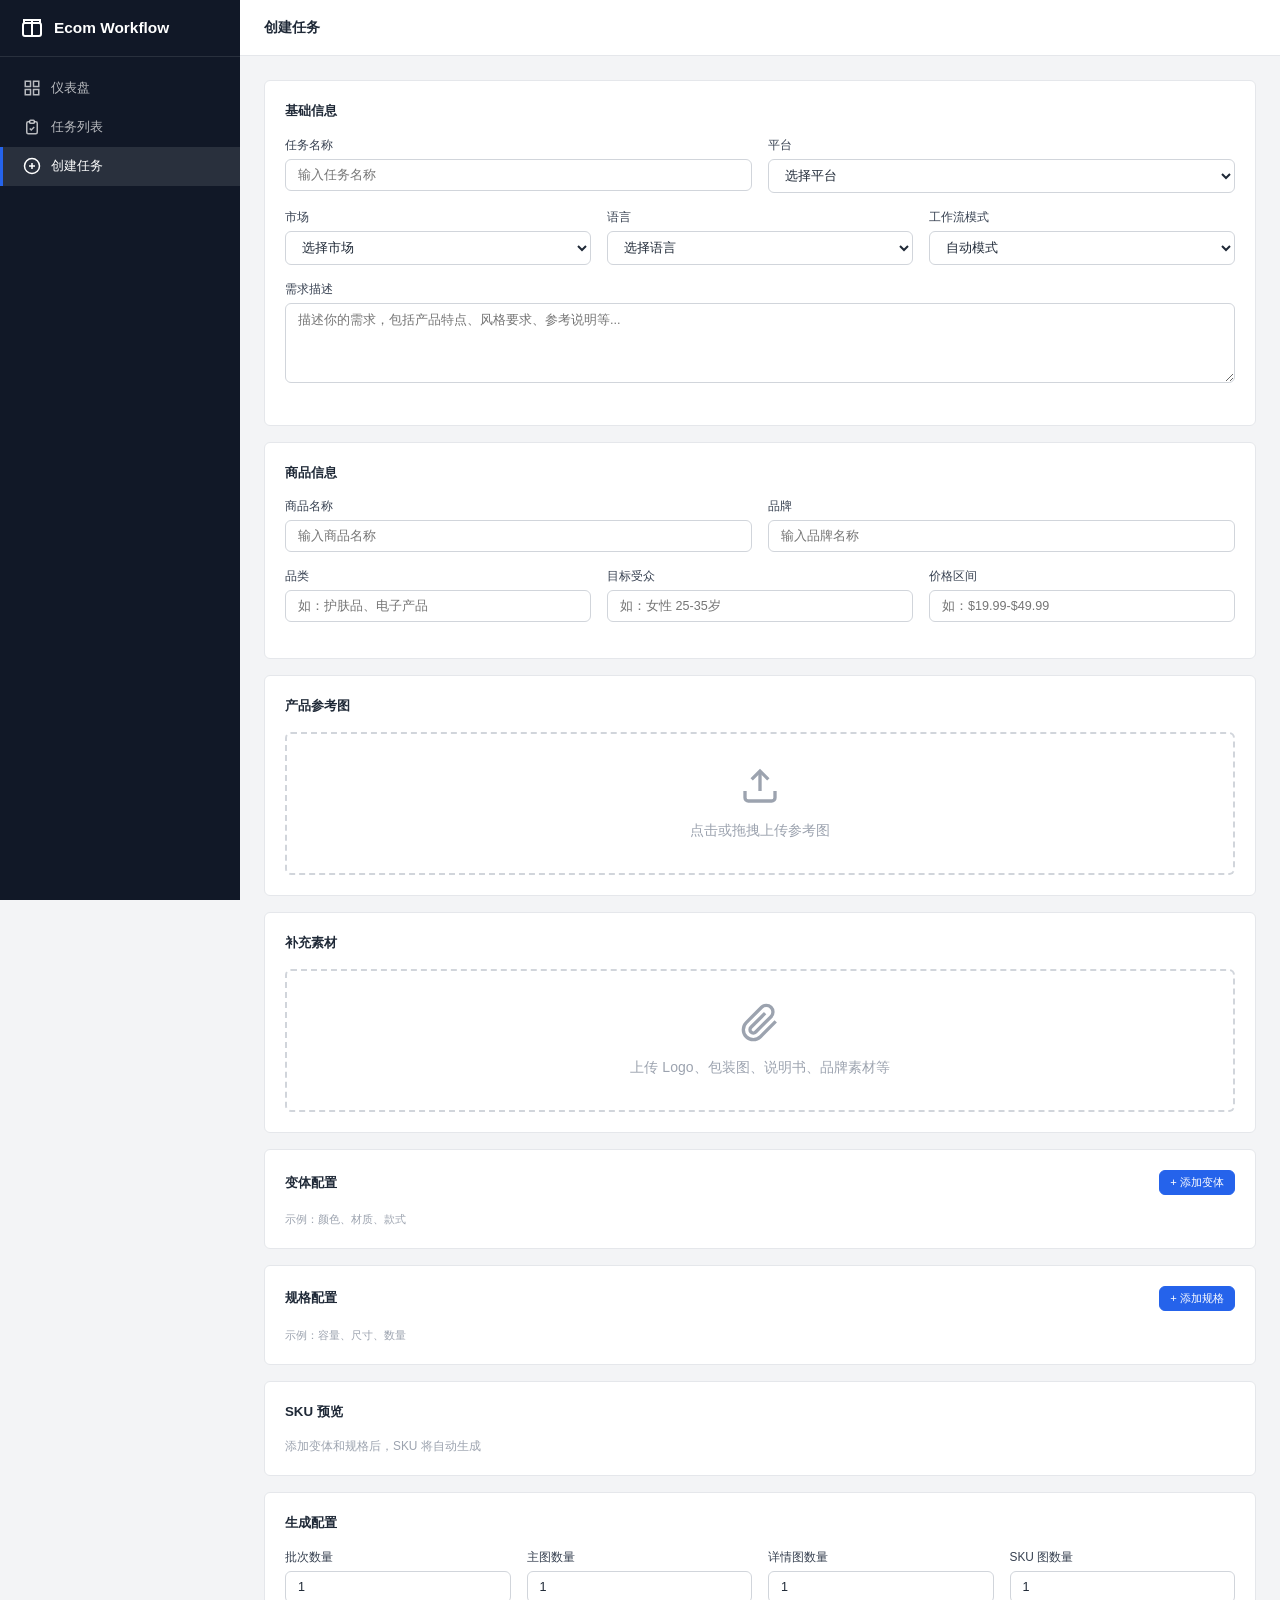
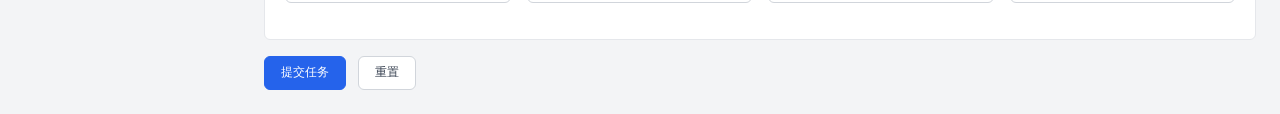
==== create.html @ 06a9fe72 "refactor: move frontend files to repo root for Pages compatibility" ====
<!DOCTYPE html>
<html lang="zh-CN">
<head>
  <meta charset="UTF-8">
  <meta name="viewport" content="width=device-width, initial-scale=1.0">
  <title>Ecom Workflow - 创建任务</title>
  <link rel="stylesheet" href="assets/css/style.css">
</head>
<body>
  <div class="app-layout">
    <aside class="sidebar">
      <div class="sidebar-brand">
        <svg viewBox="0 0 24 24" fill="none" stroke="currentColor" stroke-width="2">
          <path d="M4 7V4h16v3"/>
          <path d="M9 20h6"/>
          <path d="M12 4v16"/>
          <rect x="3" y="7" width="18" height="13" rx="2"/>
        </svg>
        <span>Ecom Workflow</span>
      </div>
      <nav class="sidebar-nav">
        <a href="index.html">
          <svg viewBox="0 0 24 24" fill="none" stroke="currentColor" stroke-width="2">
            <rect x="3" y="3" width="7" height="7"/>
            <rect x="14" y="3" width="7" height="7"/>
            <rect x="14" y="14" width="7" height="7"/>
            <rect x="3" y="14" width="7" height="7"/>
          </svg>
          <span>仪表盘</span>
        </a>
        <a href="jobs.html">
          <svg viewBox="0 0 24 24" fill="none" stroke="currentColor" stroke-width="2">
            <path d="M9 5H7a2 2 0 00-2 2v12a2 2 0 002 2h10a2 2 0 002-2V7a2 2 0 00-2-2h-2"/>
            <rect x="9" y="3" width="6" height="4" rx="1"/>
            <path d="M9 14l2 2 4-4"/>
          </svg>
          <span>任务列表</span>
        </a>
        <a href="create.html" class="active">
          <svg viewBox="0 0 24 24" fill="none" stroke="currentColor" stroke-width="2">
            <circle cx="12" cy="12" r="10"/>
            <path d="M12 8v8M8 12h8"/>
          </svg>
          <span>创建任务</span>
        </a>
      </nav>
    </aside>

    <div class="main-area">
      <header class="topbar">
        <h1 class="topbar-title">创建任务</h1>
      </header>
      <main class="page-content">

        <form id="create-form">

          <!-- 基础信息 -->
          <div class="card">
            <div class="card-header"><span class="card-title">基础信息</span></div>
            <div class="form-row">
              <div class="form-group">
                <label class="form-label" for="taskName">任务名称</label>
                <input class="form-input" id="taskName" name="taskName" required placeholder="输入任务名称">
              </div>
              <div class="form-group">
                <label class="form-label" for="platform">平台</label>
                <select class="form-select" id="platform" name="platform">
                  <option value="">选择平台</option>
                  <option value="amazon">Amazon</option>
                  <option value="shopify">Shopify</option>
                  <option value="etsy">Etsy</option>
                  <option value="walmart">Walmart</option>
                  <option value="alibaba">Alibaba</option>
                  <option value="other">其他</option>
                </select>
              </div>
            </div>
            <div class="form-row-3">
              <div class="form-group">
                <label class="form-label" for="market">市场</label>
                <select class="form-select" id="market" name="market">
                  <option value="">选择市场</option>
                  <option value="US">美国</option>
                  <option value="UK">英国</option>
                  <option value="DE">德国</option>
                  <option value="FR">法国</option>
                  <option value="JP">日本</option>
                  <option value="AU">澳洲</option>
                  <option value="CA">加拿大</option>
                  <option value="other">其他</option>
                </select>
              </div>
              <div class="form-group">
                <label class="form-label" for="language">语言</label>
                <select class="form-select" id="language" name="language">
                  <option value="">选择语言</option>
                  <option value="en">English</option>
                  <option value="zh">中文</option>
                  <option value="de">Deutsch</option>
                  <option value="fr">Français</option>
                  <option value="ja">日本語</option>
                </select>
              </div>
              <div class="form-group">
                <label class="form-label" for="workflowMode">工作流模式</label>
                <select class="form-select" id="workflowMode" name="workflowMode">
                  <option value="auto">自动模式</option>
                  <option value="manual">手动模式</option>
                </select>
              </div>
            </div>
            <div class="form-group">
              <label class="form-label" for="requirement">需求描述</label>
              <textarea class="form-textarea" id="requirement" name="requirement" placeholder="描述你的需求，包括产品特点、风格要求、参考说明等..." rows="3"></textarea>
            </div>
          </div>

          <!-- 商品信息 -->
          <div class="card">
            <div class="card-header"><span class="card-title">商品信息</span></div>
            <div class="form-row">
              <div class="form-group">
                <label class="form-label" for="productName">商品名称</label>
                <input class="form-input" id="productName" name="productName" placeholder="输入商品名称">
              </div>
              <div class="form-group">
                <label class="form-label" for="brand">品牌</label>
                <input class="form-input" id="brand" name="brand" placeholder="输入品牌名称">
              </div>
            </div>
            <div class="form-row-3">
              <div class="form-group">
                <label class="form-label" for="category">品类</label>
                <input class="form-input" id="category" name="category" placeholder="如：护肤品、电子产品">
              </div>
              <div class="form-group">
                <label class="form-label" for="targetAudience">目标受众</label>
                <input class="form-input" id="targetAudience" name="targetAudience" placeholder="如：女性 25-35岁">
              </div>
              <div class="form-group">
                <label class="form-label" for="priceRange">价格区间</label>
                <input class="form-input" id="priceRange" name="priceRange" placeholder="如：$19.99-$49.99">
              </div>
            </div>
          </div>

          <!-- 产品参考图 -->
          <div class="card">
            <div class="card-header"><span class="card-title">产品参考图</span></div>
            <div class="upload-zone" id="reference-upload">
              <svg viewBox="0 0 24 24" fill="none" stroke="currentColor" stroke-width="2">
                <path d="M21 15v4a2 2 0 01-2 2H5a2 2 0 01-2-2v-4"/>
                <polyline points="17 8 12 3 7 8"/>
                <line x1="12" y1="3" x2="12" y2="15"/>
              </svg>
              <div>点击或拖拽上传参考图</div>
              <input type="file" accept="image/*" multiple style="display:none;">
            </div>
            <div class="upload-preview" id="reference-preview" style="display:none;"></div>
          </div>

          <!-- 补充素材 -->
          <div class="card">
            <div class="card-header"><span class="card-title">补充素材</span></div>
            <div class="upload-zone" id="attachment-upload">
              <svg viewBox="0 0 24 24" fill="none" stroke="currentColor" stroke-width="2">
                <path d="M21.44 11.05l-9.19 9.19a6 6 0 01-8.49-8.49l9.19-9.19a4 4 0 015.66 5.66l-9.2 9.19a2 2 0 01-2.83-2.83l8.49-8.48"/>
              </svg>
              <div>上传 Logo、包装图、说明书、品牌素材等</div>
              <input type="file" accept="image/*" multiple style="display:none;">
            </div>
            <div class="upload-preview" id="attachment-preview" style="display:none;"></div>
          </div>

          <!-- 变体配置 -->
          <div class="card">
            <div class="card-header">
              <span class="card-title">变体配置</span>
              <button type="button" class="btn btn-primary btn-sm" onclick="addVariant()">+ 添加变体</button>
            </div>
            <div id="variant-list"></div>
            <div style="font-size:0.8rem;color:var(--gray-400);margin-top:8px;">示例：颜色、材质、款式</div>
          </div>

          <!-- 规格配置 -->
          <div class="card">
            <div class="card-header">
              <span class="card-title">规格配置</span>
              <button type="button" class="btn btn-primary btn-sm" onclick="addSpec()">+ 添加规格</button>
            </div>
            <div id="spec-list"></div>
            <div style="font-size:0.8rem;color:var(--gray-400);margin-top:8px;">示例：容量、尺寸、数量</div>
          </div>

          <!-- SKU 预览 -->
          <div class="card">
            <div class="card-header">
              <span class="card-title">SKU 预览</span>
              <span id="sku-count" style="font-size:0.85rem;color:var(--gray-500);"></span>
            </div>
            <div id="sku-result">
              <div style="color:var(--gray-400);font-size:0.85rem;">添加变体和规格后，SKU 将自动生成</div>
            </div>
          </div>

          <!-- 生成配置 -->
          <div class="card">
            <div class="card-header"><span class="card-title">生成配置</span></div>
            <div class="form-row-4">
              <div class="form-group">
                <label class="form-label" for="batchCount">批次数量</label>
                <input class="form-input" id="batchCount" name="batchCount" type="number" min="1" value="1">
              </div>
              <div class="form-group">
                <label class="form-label" for="mainImageCount">主图数量</label>
                <input class="form-input" id="mainImageCount" name="mainImageCount" type="number" min="1" value="1">
              </div>
              <div class="form-group">
                <label class="form-label" for="detailImageCount">详情图数量</label>
                <input class="form-input" id="detailImageCount" name="detailImageCount" type="number" min="1" value="1">
              </div>
              <div class="form-group">
                <label class="form-label" for="skuImageCount">SKU 图数量</label>
                <input class="form-input" id="skuImageCount" name="skuImageCount" type="number" min="1" value="1">
              </div>
            </div>
          </div>

          <!-- Submit -->
          <div style="display:flex;gap:12px;margin-top:8px;">
            <button type="submit" class="btn btn-primary" id="submit-btn">提交任务</button>
            <button type="reset" class="btn btn-secondary">重置</button>
          </div>

        </form>
      </main>
    </div>
  </div>

  <div id="toast-container" class="toast-container"></div>

  <script src="assets/js/api.js"></script>
  <script src="assets/js/create.js"></script>
</body>
</html>
---- assets/css/style.css ----
/* Ecom Workflow System V1 - Main Stylesheet */

/* ─── Reset & Base ─────────────────────────────────────────────────────────── */
*, *::before, *::after {
  box-sizing: border-box;
  margin: 0;
  padding: 0;
}

:root {
  --primary: #2563eb;
  --primary-hover: #1d4ed8;
  --primary-light: #eff6ff;
  --gray-50: #f9fafb;
  --gray-100: #f3f4f6;
  --gray-200: #e5e7eb;
  --gray-300: #d1d5db;
  --gray-400: #9ca3af;
  --gray-500: #6b7280;
  --gray-600: #4b5563;
  --gray-700: #374151;
  --gray-800: #1f2937;
  --gray-900: #111827;
  --green-100: #d1fae5;
  --green-600: #059669;
  --green-700: #047857;
  --red-100: #fee2e2;
  --red-600: #dc2626;
  --red-700: #b91c1c;
  --yellow-100: #fef3c7;
  --yellow-600: #d97706;
  --blue-100: #dbeafe;
  --blue-600: #2563eb;
  --purple-100: #ede9fe;
  --purple-600: #7c3aed;
  --sidebar-width: 240px;
  --header-height: 56px;
  --radius: 6px;
  --shadow: 0 1px 3px rgba(0,0,0,0.1), 0 1px 2px rgba(0,0,0,0.06);
  --shadow-md: 0 4px 6px rgba(0,0,0,0.07), 0 2px 4px rgba(0,0,0,0.06);
  --font: -apple-system, BlinkMacSystemFont, 'Segoe UI', Roboto, sans-serif;
}

html { font-size: 14px; }
body {
  font-family: var(--font);
  background: var(--gray-100);
  color: var(--gray-800);
  line-height: 1.5;
  min-height: 100vh;
}

a { color: var(--primary); text-decoration: none; }
a:hover { text-decoration: underline; }

/* ─── Layout ──────────────────────────────────────────────────────────────── */
.app-layout {
  display: flex;
  min-height: 100vh;
}

.sidebar {
  width: var(--sidebar-width);
  background: var(--gray-900);
  color: #fff;
  position: fixed;
  top: 0;
  left: 0;
  height: 100vh;
  overflow-y: auto;
  z-index: 100;
}

.sidebar-brand {
  padding: 16px 20px;
  font-size: 1.1rem;
  font-weight: 700;
  border-bottom: 1px solid rgba(255,255,255,0.1);
  display: flex;
  align-items: center;
  gap: 10px;
}

.sidebar-brand svg {
  width: 24px;
  height: 24px;
}

.sidebar-nav {
  padding: 12px 0;
}

.sidebar-nav a {
  display: flex;
  align-items: center;
  gap: 10px;
  padding: 10px 20px;
  color: rgba(255,255,255,0.7);
  font-size: 0.9rem;
  text-decoration: none;
  transition: all 0.15s;
  border-left: 3px solid transparent;
}

.sidebar-nav a:hover {
  background: rgba(255,255,255,0.08);
  color: #fff;
  text-decoration: none;
}

.sidebar-nav a.active {
  background: rgba(255,255,255,0.1);
  color: #fff;
  border-left-color: var(--primary);
}

.sidebar-nav a svg {
  width: 18px;
  height: 18px;
  flex-shrink: 0;
}

.main-area {
  margin-left: var(--sidebar-width);
  flex: 1;
  min-height: 100vh;
}

.topbar {
  height: var(--header-height);
  background: #fff;
  border-bottom: 1px solid var(--gray-200);
  display: flex;
  align-items: center;
  padding: 0 24px;
  position: sticky;
  top: 0;
  z-index: 50;
}

.topbar-title {
  font-size: 1rem;
  font-weight: 600;
  color: var(--gray-800);
}

.page-content {
  padding: 24px;
  max-width: 1280px;
}

/* ─── Cards ────────────────────────────────────────────────────────────────── */
.card {
  background: #fff;
  border: 1px solid var(--gray-200);
  border-radius: var(--radius);
  padding: 20px;
  margin-bottom: 16px;
}

.card-header {
  display: flex;
  align-items: center;
  justify-content: space-between;
  margin-bottom: 16px;
}

.card-title {
  font-size: 0.95rem;
  font-weight: 600;
  color: var(--gray-800);
}

/* ─── Stats Grid ──────────────────────────────────────────────────────────── */
.stats-grid {
  display: grid;
  grid-template-columns: repeat(auto-fit, minmax(180px, 1fr));
  gap: 16px;
  margin-bottom: 24px;
}

.stat-card {
  background: #fff;
  border: 1px solid var(--gray-200);
  border-radius: var(--radius);
  padding: 20px;
  display: flex;
  flex-direction: column;
  gap: 4px;
}

.stat-label {
  font-size: 0.8rem;
  color: var(--gray-500);
  text-transform: uppercase;
  letter-spacing: 0.04em;
}

.stat-value {
  font-size: 1.8rem;
  font-weight: 700;
  color: var(--gray-900);
}

/* ─── Tables ───────────────────────────────────────────────────────────────── */
.data-table {
  width: 100%;
  border-collapse: collapse;
}

.data-table th {
  text-align: left;
  padding: 10px 12px;
  font-size: 0.8rem;
  font-weight: 600;
  color: var(--gray-500);
  text-transform: uppercase;
  letter-spacing: 0.04em;
  border-bottom: 2px solid var(--gray-200);
}

.data-table td {
  padding: 12px;
  border-bottom: 1px solid var(--gray-100);
  font-size: 0.9rem;
}

.data-table tr:hover td {
  background: var(--gray-50);
}

.data-table tbody tr {
  cursor: pointer;
}

/* ─── Status Badges ────────────────────────────────────────────────────────── */
.badge {
  display: inline-flex;
  align-items: center;
  padding: 2px 10px;
  border-radius: 999px;
  font-size: 0.8rem;
  font-weight: 500;
}

.badge-pending {
  background: var(--yellow-100);
  color: var(--yellow-600);
}

.badge-running {
  background: var(--blue-100);
  color: var(--blue-600);
}

.badge-completed {
  background: var(--green-100);
  color: var(--green-700);
}

.badge-failed {
  background: var(--red-100);
  color: var(--red-700);
}

.badge-cancelled {
  background: var(--gray-200);
  color: var(--gray-500);
}

.badge-planning,
.badge-main_image,
.badge-detail_image,
.badge-sku_image,
.badge-exporting,
.badge-uploading {
  background: var(--blue-100);
  color: var(--blue-600);
}

/* ─── Forms ────────────────────────────────────────────────────────────────── */
.form-group {
  margin-bottom: 16px;
}

.form-label {
  display: block;
  font-size: 0.85rem;
  font-weight: 500;
  color: var(--gray-700);
  margin-bottom: 4px;
}

.form-input,
.form-select,
.form-textarea {
  width: 100%;
  padding: 8px 12px;
  border: 1px solid var(--gray-300);
  border-radius: var(--radius);
  font-size: 0.9rem;
  font-family: var(--font);
  color: var(--gray-800);
  background: #fff;
  transition: border-color 0.15s;
}

.form-input:focus,
.form-select:focus,
.form-textarea:focus {
  outline: none;
  border-color: var(--primary);
  box-shadow: 0 0 0 3px rgba(37, 99, 235, 0.1);
}

.form-textarea {
  min-height: 80px;
  resize: vertical;
}

.form-row {
  display: grid;
  grid-template-columns: 1fr 1fr;
  gap: 16px;
}

.form-row-3 {
  display: grid;
  grid-template-columns: 1fr 1fr 1fr;
  gap: 16px;
}

.form-row-4 {
  display: grid;
  grid-template-columns: 1fr 1fr 1fr 1fr;
  gap: 16px;
}

/* ─── Buttons ──────────────────────────────────────────────────────────────── */
.btn {
  display: inline-flex;
  align-items: center;
  gap: 6px;
  padding: 8px 16px;
  border: 1px solid transparent;
  border-radius: var(--radius);
  font-size: 0.85rem;
  font-weight: 500;
  font-family: var(--font);
  cursor: pointer;
  transition: all 0.15s;
}

.btn-primary {
  background: var(--primary);
  color: #fff;
  border-color: var(--primary);
}

.btn-primary:hover {
  background: var(--primary-hover);
}

.btn-secondary {
  background: #fff;
  color: var(--gray-700);
  border-color: var(--gray-300);
}

.btn-secondary:hover {
  background: var(--gray-50);
}

.btn-danger {
  background: var(--red-600);
  color: #fff;
}

.btn-danger:hover {
  background: var(--red-700);
}

.btn-sm {
  padding: 4px 10px;
  font-size: 0.8rem;
}

.btn:disabled {
  opacity: 0.5;
  cursor: not-allowed;
}

/* ─── Toolbar ──────────────────────────────────────────────────────────────── */
.toolbar {
  display: flex;
  align-items: center;
  gap: 12px;
  margin-bottom: 16px;
  flex-wrap: wrap;
}

.toolbar .form-input,
.toolbar .form-select {
  width: auto;
  min-width: 200px;
}

.ml-auto {
  margin-left: auto;
}

/* ─── Upload Zone ──────────────────────────────────────────────────────────── */
.upload-zone {
  border: 2px dashed var(--gray-300);
  border-radius: var(--radius);
  padding: 32px;
  text-align: center;
  color: var(--gray-400);
  cursor: pointer;
  transition: all 0.15s;
}

.upload-zone:hover,
.upload-zone.dragover {
  border-color: var(--primary);
  background: var(--primary-light);
  color: var(--primary);
}

.upload-zone svg {
  width: 40px;
  height: 40px;
  margin-bottom: 8px;
}

.upload-preview {
  display: grid;
  grid-template-columns: repeat(auto-fill, minmax(120px, 1fr));
  gap: 12px;
  margin-top: 12px;
}

.upload-item {
  position: relative;
  border: 1px solid var(--gray-200);
  border-radius: var(--radius);
  overflow: hidden;
}

.upload-item img {
  width: 100%;
  height: 120px;
  object-fit: cover;
  display: block;
}

.upload-item .remove-btn {
  position: absolute;
  top: 4px;
  right: 4px;
  background: rgba(0,0,0,0.6);
  color: #fff;
  border: none;
  border-radius: 50%;
  width: 24px;
  height: 24px;
  cursor: pointer;
  display: flex;
  align-items: center;
  justify-content: center;
  font-size: 14px;
}

.upload-item .remove-btn:hover {
  background: rgba(220, 38, 38, 0.8);
}

/* ─── Variant/Spec Config ──────────────────────────────────────────────────── */
.config-row {
  display: flex;
  gap: 8px;
  align-items: center;
  margin-bottom: 8px;
}

.config-row .form-input {
  flex: 1;
}

.config-row .btn {
  flex-shrink: 0;
}

.sku-result {
  display: flex;
  flex-wrap: wrap;
  gap: 8px;
  margin-top: 8px;
}

.sku-tag {
  display: inline-flex;
  align-items: center;
  gap: 4px;
  padding: 4px 10px;
  background: var(--primary-light);
  color: var(--primary);
  border-radius: 999px;
  font-size: 0.8rem;
}

/* ─── Detail Page ──────────────────────────────────────────────────────────── */
.detail-section {
  margin-bottom: 24px;
}

.detail-section-title {
  font-size: 0.95rem;
  font-weight: 600;
  color: var(--gray-800);
  margin-bottom: 12px;
  padding-bottom: 8px;
  border-bottom: 1px solid var(--gray-200);
}

.detail-grid {
  display: grid;
  grid-template-columns: 1fr 1fr;
  gap: 8px 24px;
}

.detail-field {
  display: flex;
  flex-direction: column;
  gap: 2px;
}

.detail-field-label {
  font-size: 0.8rem;
  color: var(--gray-500);
  text-transform: uppercase;
  letter-spacing: 0.04em;
}

.detail-field-value {
  font-size: 0.9rem;
  color: var(--gray-800);
  word-break: break-all;
}

.image-grid {
  display: grid;
  grid-template-columns: repeat(auto-fill, minmax(160px, 1fr));
  gap: 12px;
}

.image-grid-item {
  border: 1px solid var(--gray-200);
  border-radius: var(--radius);
  overflow: hidden;
}

.image-grid-item img {
  width: 100%;
  height: 160px;
  object-fit: cover;
  display: block;
}

.image-grid-item .image-label {
  padding: 6px 8px;
  font-size: 0.75rem;
  color: var(--gray-500);
  text-align: center;
  background: var(--gray-50);
}

/* ─── Loading ──────────────────────────────────────────────────────────────── */
.loading {
  display: flex;
  align-items: center;
  justify-content: center;
  padding: 40px;
  color: var(--gray-400);
}

.spinner {
  width: 20px;
  height: 20px;
  border: 2px solid var(--gray-200);
  border-top-color: var(--primary);
  border-radius: 50%;
  animation: spin 0.6s linear infinite;
}

@keyframes spin {
  to { transform: rotate(360deg); }
}

/* ─── Pagination ───────────────────────────────────────────────────────────── */
.pagination {
  display: flex;
  align-items: center;
  gap: 8px;
  justify-content: center;
  padding: 16px 0;
}

.pagination .btn {
  min-width: 36px;
  justify-content: center;
}

.pagination-info {
  font-size: 0.8rem;
  color: var(--gray-500);
  padding: 0 8px;
}

/* ─── Modal ────────────────────────────────────────────────────────────────── */
.modal-overlay {
  display: none;
  position: fixed;
  top: 0;
  left: 0;
  width: 100%;
  height: 100%;
  background: rgba(0,0,0,0.4);
  z-index: 200;
  align-items: center;
  justify-content: center;
}

.modal-overlay.active {
  display: flex;
}

.modal {
  background: #fff;
  border-radius: 8px;
  padding: 24px;
  min-width: 400px;
  max-width: 600px;
  max-height: 80vh;
  overflow-y: auto;
  box-shadow: var(--shadow-md);
}

.modal-header {
  display: flex;
  align-items: center;
  justify-content: space-between;
  margin-bottom: 16px;
}

.modal-title {
  font-size: 1rem;
  font-weight: 600;
}

.modal-close {
  background: none;
  border: none;
  font-size: 1.2rem;
  cursor: pointer;
  color: var(--gray-400);
}

.modal-close:hover {
  color: var(--gray-600);
}

.modal-footer {
  display: flex;
  justify-content: flex-end;
  gap: 8px;
  margin-top: 16px;
}

/* ─── Empty State ──────────────────────────────────────────────────────────── */
.empty-state {
  text-align: center;
  padding: 48px 24px;
  color: var(--gray-400);
}

.empty-state svg {
  width: 48px;
  height: 48px;
  margin-bottom: 12px;
}

.empty-state p {
  font-size: 0.9rem;
}

/* ─── Toast ────────────────────────────────────────────────────────────────── */
.toast-container {
  position: fixed;
  top: 16px;
  right: 16px;
  z-index: 300;
  display: flex;
  flex-direction: column;
  gap: 8px;
}

.toast {
  background: #fff;
  border: 1px solid var(--gray-200);
  border-radius: var(--radius);
  padding: 12px 16px;
  box-shadow: var(--shadow-md);
  font-size: 0.85rem;
  animation: slideIn 0.2s ease;
  min-width: 280px;
  display: flex;
  align-items: center;
  gap: 8px;
}

.toast-success { border-left: 3px solid var(--green-600); }
.toast-error { border-left: 3px solid var(--red-600); }

@keyframes slideIn {
  from { transform: translateX(100%); opacity: 0; }
  to { transform: translateX(0); opacity: 1; }
}

/* ─── Progress Bar ─────────────────────────────────────────────────────────── */
.progress-bar {
  width: 100%;
  height: 6px;
  background: var(--gray-200);
  border-radius: 999px;
  overflow: hidden;
}

.progress-fill {
  height: 100%;
  background: var(--primary);
  border-radius: 999px;
  transition: width 0.3s;
}

/* ─── Job Timeline ─────────────────────────────────────────────────────────── */
.timeline {
  position: relative;
  padding-left: 20px;
}

.timeline::before {
  content: '';
  position: absolute;
  left: 6px;
  top: 4px;
  bottom: 4px;
  width: 2px;
  background: var(--gray-200);
}

.timeline-item {
  position: relative;
  padding-bottom: 16px;
}

.timeline-item:last-child {
  padding-bottom: 0;
}

.timeline-item::before {
  content: '';
  position: absolute;
  left: -17px;
  top: 4px;
  width: 10px;
  height: 10px;
  border-radius: 50%;
  background: var(--gray-300);
}

.timeline-item.active::before {
  background: var(--primary);
}

.timeline-item.completed::before {
  background: var(--green-600);
}

/* ─── Responsive ───────────────────────────────────────────────────────────── */
@media (max-width: 768px) {
  .sidebar {
    width: 56px;
  }

  .sidebar-brand span {
    display: none;
  }

  .sidebar-nav a span {
    display: none;
  }

  .main-area {
    margin-left: 56px;
  }

  .form-row,
  .form-row-3,
  .form-row-4 {
    grid-template-columns: 1fr;
  }

  .detail-grid {
    grid-template-columns: 1fr;
  }

  .stats-grid {
    grid-template-columns: repeat(2, 1fr);
  }

  .toolbar {
    flex-direction: column;
    align-items: stretch;
  }

  .toolbar .form-input,
  .toolbar .form-select {
    width: 100%;
    min-width: 0;
  }

  .ml-auto {
    margin-left: 0;
  }

  .modal {
    min-width: 0;
    width: 90%;
  }
}
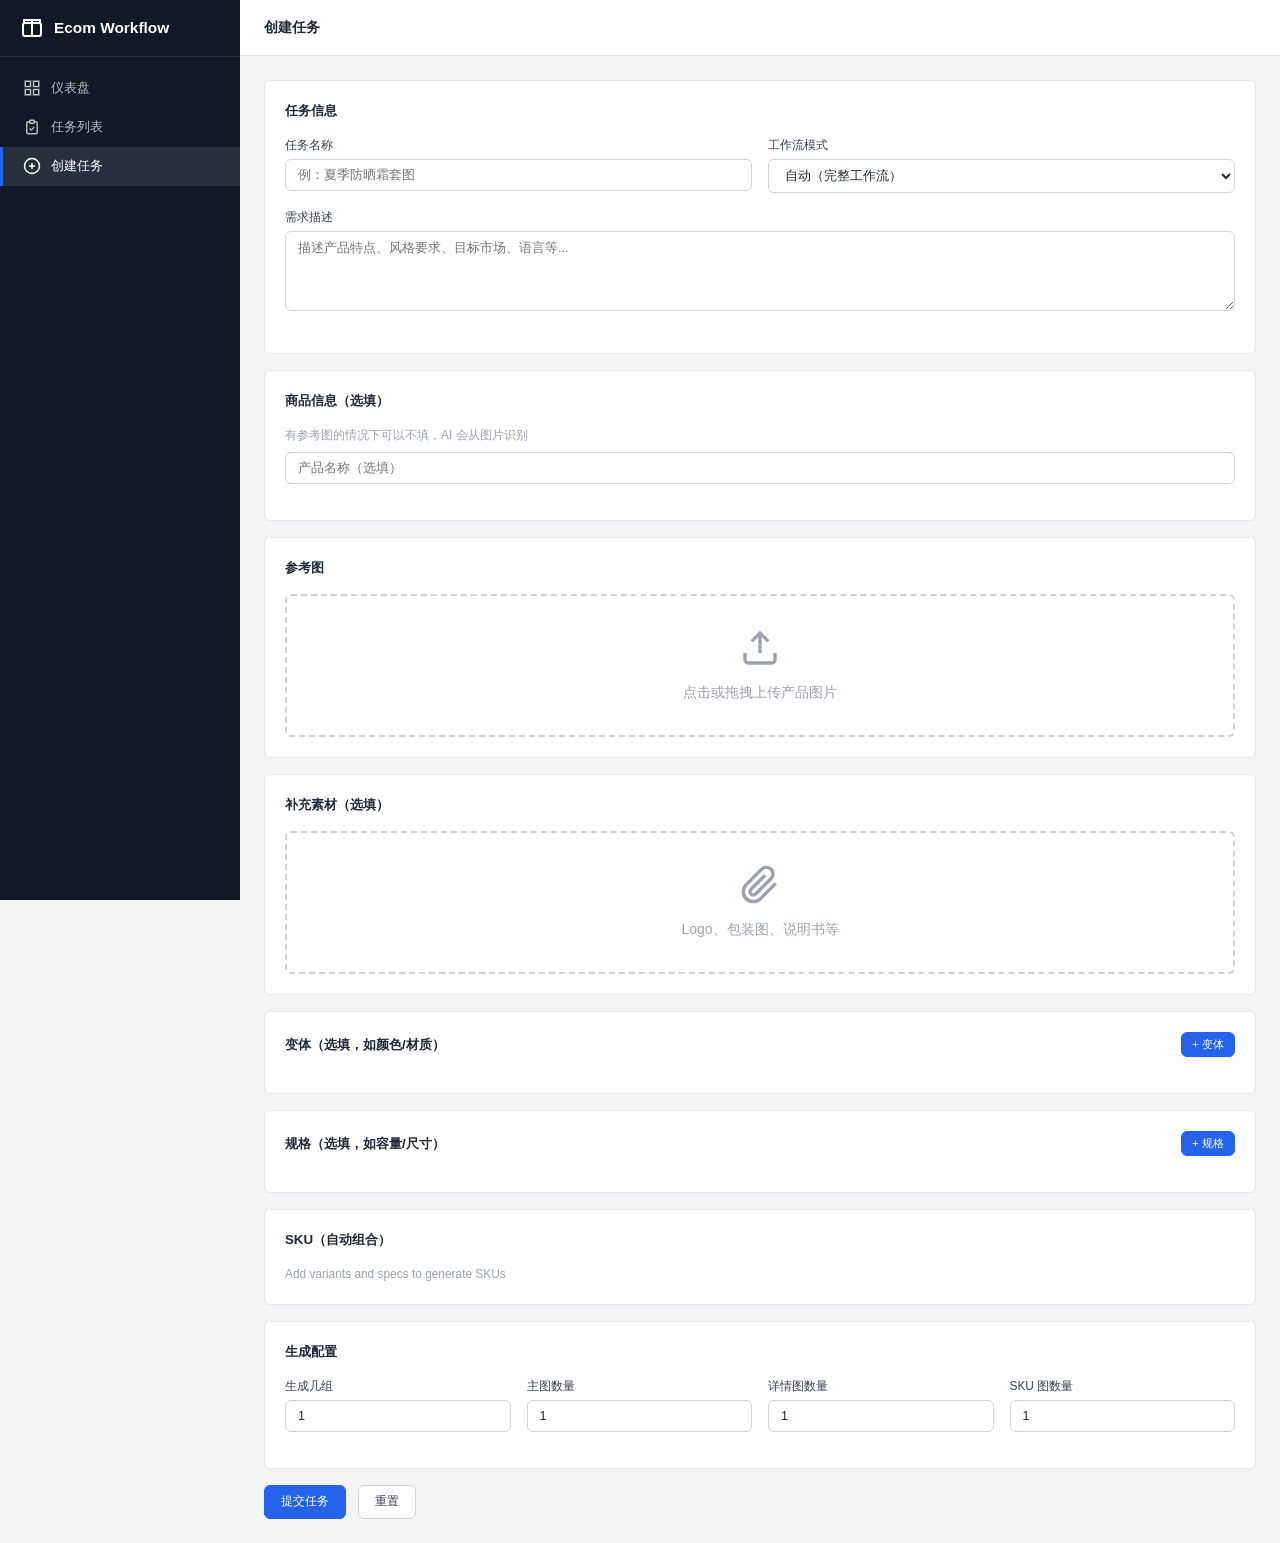
==== commit 833fd823: "refactor: simplify create form, remove platform/market/language fields, Chinese UI" ====
--- a/create.html
+++ b/create.html
@@ -9,237 +9,116 @@
 <body>
   <div class="app-layout">
     <aside class="sidebar">
-      <div class="sidebar-brand">
-        <svg viewBox="0 0 24 24" fill="none" stroke="currentColor" stroke-width="2">
-          <path d="M4 7V4h16v3"/>
-          <path d="M9 20h6"/>
-          <path d="M12 4v16"/>
-          <rect x="3" y="7" width="18" height="13" rx="2"/>
-        </svg>
-        <span>Ecom Workflow</span>
-      </div>
+      <div class="sidebar-brand"><svg viewBox="0 0 24 24" fill="none" stroke="currentColor" stroke-width="2"><path d="M4 7V4h16v3"/><path d="M9 20h6"/><path d="M12 4v16"/><rect x="3" y="7" width="18" height="13" rx="2"/></svg><span>Ecom Workflow</span></div>
       <nav class="sidebar-nav">
-        <a href="index.html">
-          <svg viewBox="0 0 24 24" fill="none" stroke="currentColor" stroke-width="2">
-            <rect x="3" y="3" width="7" height="7"/>
-            <rect x="14" y="3" width="7" height="7"/>
-            <rect x="14" y="14" width="7" height="7"/>
-            <rect x="3" y="14" width="7" height="7"/>
-          </svg>
-          <span>仪表盘</span>
-        </a>
-        <a href="jobs.html">
-          <svg viewBox="0 0 24 24" fill="none" stroke="currentColor" stroke-width="2">
-            <path d="M9 5H7a2 2 0 00-2 2v12a2 2 0 002 2h10a2 2 0 002-2V7a2 2 0 00-2-2h-2"/>
-            <rect x="9" y="3" width="6" height="4" rx="1"/>
-            <path d="M9 14l2 2 4-4"/>
-          </svg>
-          <span>任务列表</span>
-        </a>
-        <a href="create.html" class="active">
-          <svg viewBox="0 0 24 24" fill="none" stroke="currentColor" stroke-width="2">
-            <circle cx="12" cy="12" r="10"/>
-            <path d="M12 8v8M8 12h8"/>
-          </svg>
-          <span>创建任务</span>
-        </a>
+        <a href="index.html"><svg viewBox="0 0 24 24" fill="none" stroke="currentColor" stroke-width="2"><rect x="3" y="3" width="7" height="7"/><rect x="14" y="3" width="7" height="7"/><rect x="14" y="14" width="7" height="7"/><rect x="3" y="14" width="7" height="7"/></svg><span>仪表盘</span></a>
+        <a href="jobs.html"><svg viewBox="0 0 24 24" fill="none" stroke="currentColor" stroke-width="2"><path d="M9 5H7a2 2 0 00-2 2v12a2 2 0 002 2h10a2 2 0 002-2V7a2 2 0 00-2-2h-2"/><rect x="9" y="3" width="6" height="4" rx="1"/><path d="M9 14l2 2 4-4"/></svg><span>任务列表</span></a>
+        <a href="create.html" class="active"><svg viewBox="0 0 24 24" fill="none" stroke="currentColor" stroke-width="2"><circle cx="12" cy="12" r="10"/><path d="M12 8v8M8 12h8"/></svg><span>创建任务</span></a>
       </nav>
     </aside>
-
     <div class="main-area">
-      <header class="topbar">
-        <h1 class="topbar-title">创建任务</h1>
-      </header>
+      <header class="topbar"><h1 class="topbar-title">创建任务</h1></header>
       <main class="page-content">
-
         <form id="create-form">
-
-          <!-- 基础信息 -->
           <div class="card">
-            <div class="card-header"><span class="card-title">基础信息</span></div>
+            <div class="card-header"><span class="card-title">任务信息</span></div>
             <div class="form-row">
               <div class="form-group">
                 <label class="form-label" for="taskName">任务名称</label>
-                <input class="form-input" id="taskName" name="taskName" required placeholder="输入任务名称">
-              </div>
-              <div class="form-group">
-                <label class="form-label" for="platform">平台</label>
-                <select class="form-select" id="platform" name="platform">
-                  <option value="">选择平台</option>
-                  <option value="amazon">Amazon</option>
-                  <option value="shopify">Shopify</option>
-                  <option value="etsy">Etsy</option>
-                  <option value="walmart">Walmart</option>
-                  <option value="alibaba">Alibaba</option>
-                  <option value="other">其他</option>
-                </select>
-              </div>
-            </div>
-            <div class="form-row-3">
-              <div class="form-group">
-                <label class="form-label" for="market">市场</label>
-                <select class="form-select" id="market" name="market">
-                  <option value="">选择市场</option>
-                  <option value="US">美国</option>
-                  <option value="UK">英国</option>
-                  <option value="DE">德国</option>
-                  <option value="FR">法国</option>
-                  <option value="JP">日本</option>
-                  <option value="AU">澳洲</option>
-                  <option value="CA">加拿大</option>
-                  <option value="other">其他</option>
-                </select>
-              </div>
-              <div class="form-group">
-                <label class="form-label" for="language">语言</label>
-                <select class="form-select" id="language" name="language">
-                  <option value="">选择语言</option>
-                  <option value="en">English</option>
-                  <option value="zh">中文</option>
-                  <option value="de">Deutsch</option>
-                  <option value="fr">Français</option>
-                  <option value="ja">日本語</option>
-                </select>
+                <input class="form-input" id="taskName" name="taskName" required placeholder="例：夏季防晒霜套图">
               </div>
               <div class="form-group">
                 <label class="form-label" for="workflowMode">工作流模式</label>
                 <select class="form-select" id="workflowMode" name="workflowMode">
-                  <option value="auto">自动模式</option>
-                  <option value="manual">手动模式</option>
+                  <option value="auto">自动（完整工作流）</option>
+                  <option value="manual">手动（测试用，单步执行）</option>
                 </select>
               </div>
             </div>
             <div class="form-group">
               <label class="form-label" for="requirement">需求描述</label>
-              <textarea class="form-textarea" id="requirement" name="requirement" placeholder="描述你的需求，包括产品特点、风格要求、参考说明等..." rows="3"></textarea>
+              <textarea class="form-textarea" id="requirement" name="requirement" placeholder="描述产品特点、风格要求、目标市场、语言等..." rows="3"></textarea>
             </div>
           </div>
-
-          <!-- 商品信息 -->
           <div class="card">
-            <div class="card-header"><span class="card-title">商品信息</span></div>
-            <div class="form-row">
-              <div class="form-group">
-                <label class="form-label" for="productName">商品名称</label>
-                <input class="form-input" id="productName" name="productName" placeholder="输入商品名称">
-              </div>
-              <div class="form-group">
-                <label class="form-label" for="brand">品牌</label>
-                <input class="form-input" id="brand" name="brand" placeholder="输入品牌名称">
-              </div>
-            </div>
-            <div class="form-row-3">
-              <div class="form-group">
-                <label class="form-label" for="category">品类</label>
-                <input class="form-input" id="category" name="category" placeholder="如：护肤品、电子产品">
-              </div>
-              <div class="form-group">
-                <label class="form-label" for="targetAudience">目标受众</label>
-                <input class="form-input" id="targetAudience" name="targetAudience" placeholder="如：女性 25-35岁">
-              </div>
-              <div class="form-group">
-                <label class="form-label" for="priceRange">价格区间</label>
-                <input class="form-input" id="priceRange" name="priceRange" placeholder="如：$19.99-$49.99">
-              </div>
+            <div class="card-header"><span class="card-title">商品信息（选填）</span></div>
+            <div class="form-group">
+              <div style="color:var(--gray-400);font-size:0.85rem;margin-bottom:8px;">有参考图的情况下可以不填，AI 会从图片识别</div>
+              <input class="form-input" id="productName" name="productName" placeholder="产品名称（选填）">
             </div>
           </div>
-
-          <!-- 产品参考图 -->
           <div class="card">
-            <div class="card-header"><span class="card-title">产品参考图</span></div>
+            <div class="card-header"><span class="card-title">参考图</span></div>
             <div class="upload-zone" id="reference-upload">
-              <svg viewBox="0 0 24 24" fill="none" stroke="currentColor" stroke-width="2">
-                <path d="M21 15v4a2 2 0 01-2 2H5a2 2 0 01-2-2v-4"/>
-                <polyline points="17 8 12 3 7 8"/>
-                <line x1="12" y1="3" x2="12" y2="15"/>
-              </svg>
-              <div>点击或拖拽上传参考图</div>
+              <svg viewBox="0 0 24 24" fill="none" stroke="currentColor" stroke-width="2"><path d="M21 15v4a2 2 0 01-2 2H5a2 2 0 01-2-2v-4"/><polyline points="17 8 12 3 7 8"/><line x1="12" y1="3" x2="12" y2="15"/></svg>
+              <div>点击或拖拽上传产品图片</div>
               <input type="file" accept="image/*" multiple style="display:none;">
             </div>
             <div class="upload-preview" id="reference-preview" style="display:none;"></div>
           </div>
-
-          <!-- 补充素材 -->
           <div class="card">
-            <div class="card-header"><span class="card-title">补充素材</span></div>
+            <div class="card-header"><span class="card-title">补充素材（选填）</span></div>
             <div class="upload-zone" id="attachment-upload">
-              <svg viewBox="0 0 24 24" fill="none" stroke="currentColor" stroke-width="2">
-                <path d="M21.44 11.05l-9.19 9.19a6 6 0 01-8.49-8.49l9.19-9.19a4 4 0 015.66 5.66l-9.2 9.19a2 2 0 01-2.83-2.83l8.49-8.48"/>
-              </svg>
-              <div>上传 Logo、包装图、说明书、品牌素材等</div>
+              <svg viewBox="0 0 24 24" fill="none" stroke="currentColor" stroke-width="2"><path d="M21.44 11.05l-9.19 9.19a6 6 0 01-8.49-8.49l9.19-9.19a4 4 0 015.66 5.66l-9.2 9.19a2 2 0 01-2.83-2.83l8.49-8.48"/></svg>
+              <div>Logo、包装图、说明书等</div>
               <input type="file" accept="image/*" multiple style="display:none;">
             </div>
             <div class="upload-preview" id="attachment-preview" style="display:none;"></div>
           </div>
-
-          <!-- 变体配置 -->
           <div class="card">
             <div class="card-header">
-              <span class="card-title">变体配置</span>
-              <button type="button" class="btn btn-primary btn-sm" onclick="addVariant()">+ 添加变体</button>
+              <span class="card-title">变体（选填，如颜色/材质）</span>
+              <button type="button" class="btn btn-primary btn-sm" onclick="addVariant()">+ 变体</button>
             </div>
             <div id="variant-list"></div>
-            <div style="font-size:0.8rem;color:var(--gray-400);margin-top:8px;">示例：颜色、材质、款式</div>
           </div>
-
-          <!-- 规格配置 -->
           <div class="card">
             <div class="card-header">
-              <span class="card-title">规格配置</span>
-              <button type="button" class="btn btn-primary btn-sm" onclick="addSpec()">+ 添加规格</button>
+              <span class="card-title">规格（选填，如容量/尺寸）</span>
+              <button type="button" class="btn btn-primary btn-sm" onclick="addSpec()">+ 规格</button>
             </div>
             <div id="spec-list"></div>
-            <div style="font-size:0.8rem;color:var(--gray-400);margin-top:8px;">示例：容量、尺寸、数量</div>
           </div>
-
-          <!-- SKU 预览 -->
           <div class="card">
             <div class="card-header">
-              <span class="card-title">SKU 预览</span>
+              <span class="card-title">SKU（自动组合）</span>
               <span id="sku-count" style="font-size:0.85rem;color:var(--gray-500);"></span>
             </div>
             <div id="sku-result">
-              <div style="color:var(--gray-400);font-size:0.85rem;">添加变体和规格后，SKU 将自动生成</div>
+              <div style="color:var(--gray-400);font-size:0.85rem;">添加变体和规格后自动生成 SKU</div>
             </div>
           </div>
-
-          <!-- 生成配置 -->
           <div class="card">
             <div class="card-header"><span class="card-title">生成配置</span></div>
             <div class="form-row-4">
               <div class="form-group">
-                <label class="form-label" for="batchCount">批次数量</label>
+                <label class="form-label" for="batchCount">生成几组</label>
                 <input class="form-input" id="batchCount" name="batchCount" type="number" min="1" value="1">
               </div>
               <div class="form-group">
                 <label class="form-label" for="mainImageCount">主图数量</label>
-                <input class="form-input" id="mainImageCount" name="mainImageCount" type="number" min="1" value="1">
+                <input class="form-input" id="mainImageCount" name="mainImageCount" type="number" min="0" value="1">
               </div>
               <div class="form-group">
                 <label class="form-label" for="detailImageCount">详情图数量</label>
-                <input class="form-input" id="detailImageCount" name="detailImageCount" type="number" min="1" value="1">
+                <input class="form-input" id="detailImageCount" name="detailImageCount" type="number" min="0" value="1">
               </div>
               <div class="form-group">
                 <label class="form-label" for="skuImageCount">SKU 图数量</label>
-                <input class="form-input" id="skuImageCount" name="skuImageCount" type="number" min="1" value="1">
+                <input class="form-input" id="skuImageCount" name="skuImageCount" type="number" min="0" value="1">
               </div>
             </div>
           </div>
-
-          <!-- Submit -->
           <div style="display:flex;gap:12px;margin-top:8px;">
             <button type="submit" class="btn btn-primary" id="submit-btn">提交任务</button>
             <button type="reset" class="btn btn-secondary">重置</button>
           </div>
-
         </form>
       </main>
     </div>
   </div>
-
   <div id="toast-container" class="toast-container"></div>
-
   <script src="assets/js/api.js"></script>
   <script src="assets/js/create.js"></script>
 </body>
-</html>
+</html>
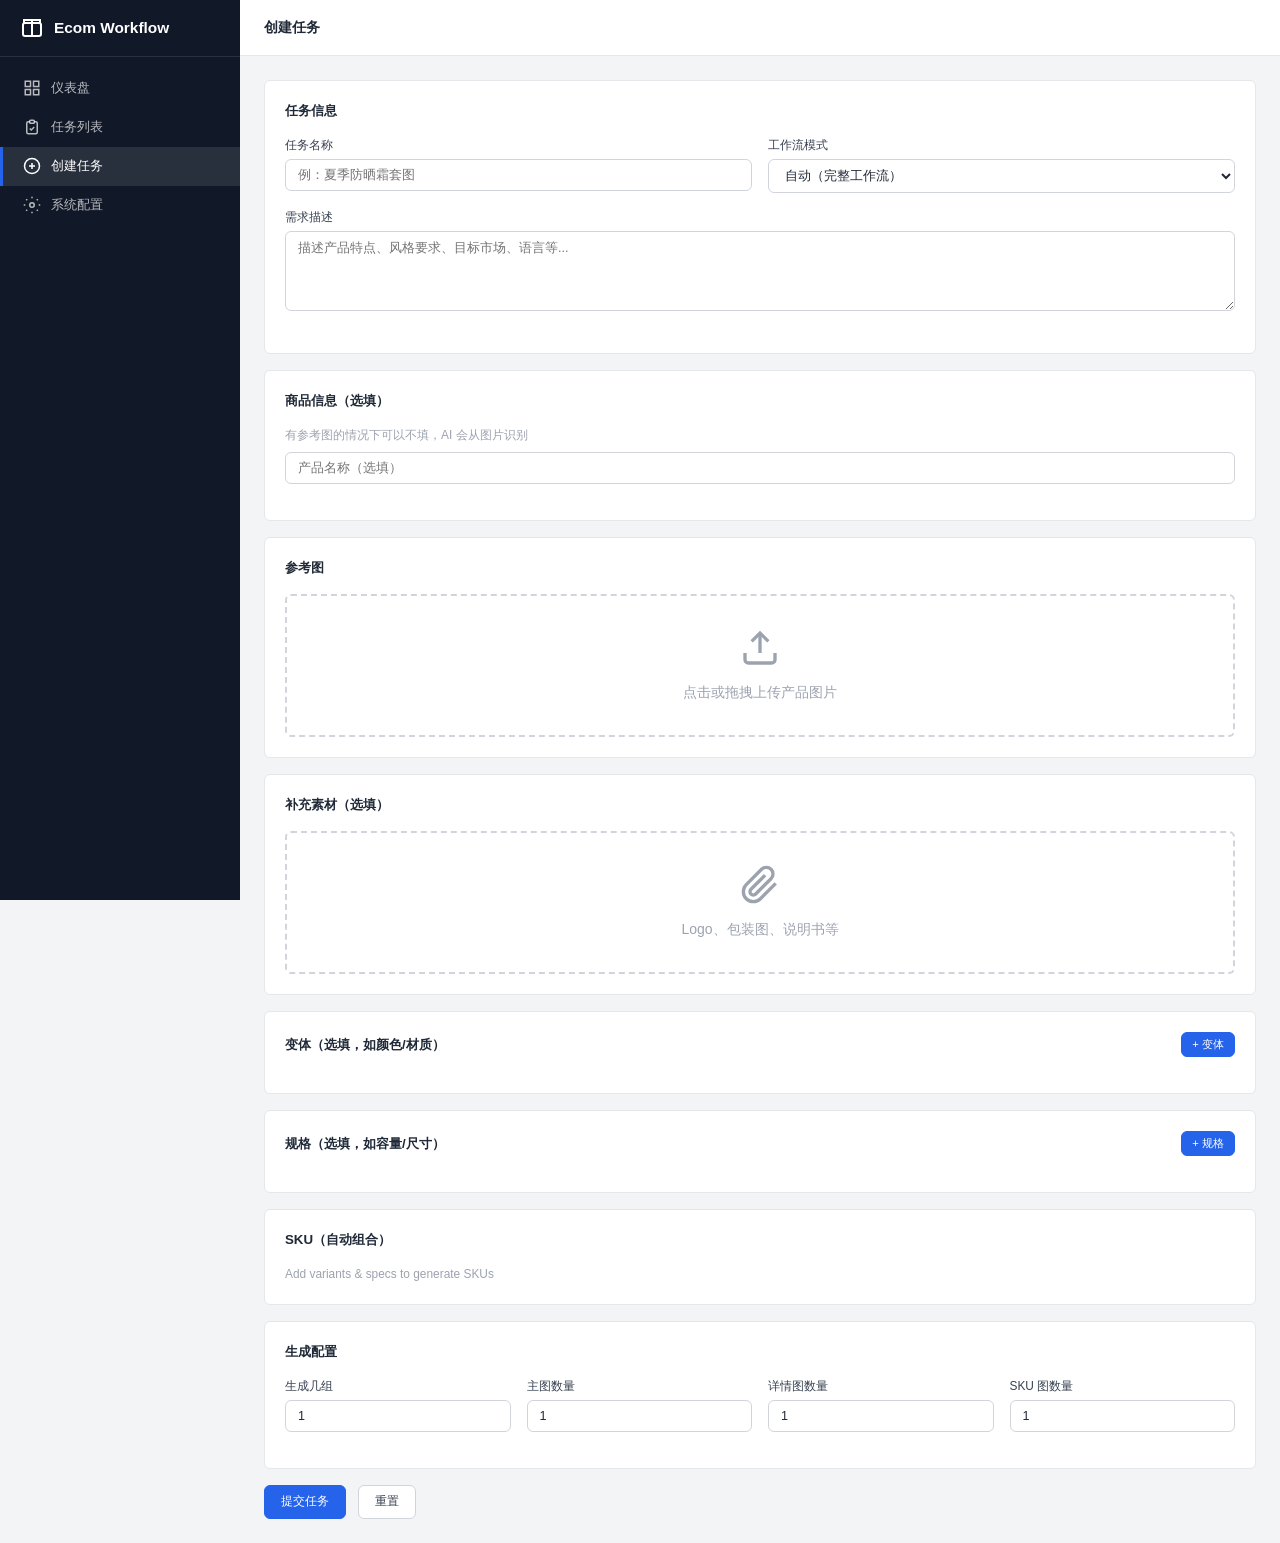
==== commit 44389d7b: "feat: config management, workflow orchestration, SSE events, title workflow" ====
--- a/create.html
+++ b/create.html
@@ -14,6 +14,7 @@
         <a href="index.html"><svg viewBox="0 0 24 24" fill="none" stroke="currentColor" stroke-width="2"><rect x="3" y="3" width="7" height="7"/><rect x="14" y="3" width="7" height="7"/><rect x="14" y="14" width="7" height="7"/><rect x="3" y="14" width="7" height="7"/></svg><span>仪表盘</span></a>
         <a href="jobs.html"><svg viewBox="0 0 24 24" fill="none" stroke="currentColor" stroke-width="2"><path d="M9 5H7a2 2 0 00-2 2v12a2 2 0 002 2h10a2 2 0 002-2V7a2 2 0 00-2-2h-2"/><rect x="9" y="3" width="6" height="4" rx="1"/><path d="M9 14l2 2 4-4"/></svg><span>任务列表</span></a>
         <a href="create.html" class="active"><svg viewBox="0 0 24 24" fill="none" stroke="currentColor" stroke-width="2"><circle cx="12" cy="12" r="10"/><path d="M12 8v8M8 12h8"/></svg><span>创建任务</span></a>
+        <a href="config.html"><svg viewBox="0 0 24 24" fill="none" stroke="currentColor" stroke-width="2"><circle cx="12" cy="12" r="3"/><path d="M12 1v2M12 21v2M4.22 4.22l1.42 1.42M18.36 18.36l1.42 1.42M1 12h2M21 12h2M4.22 19.78l1.42-1.42M18.36 5.64l1.42-1.42"/></svg><span>系统配置</span></a>
       </nav>
     </aside>
     <div class="main-area">
@@ -121,4 +122,4 @@
   <script src="assets/js/api.js"></script>
   <script src="assets/js/create.js"></script>
 </body>
-</html>+</html>
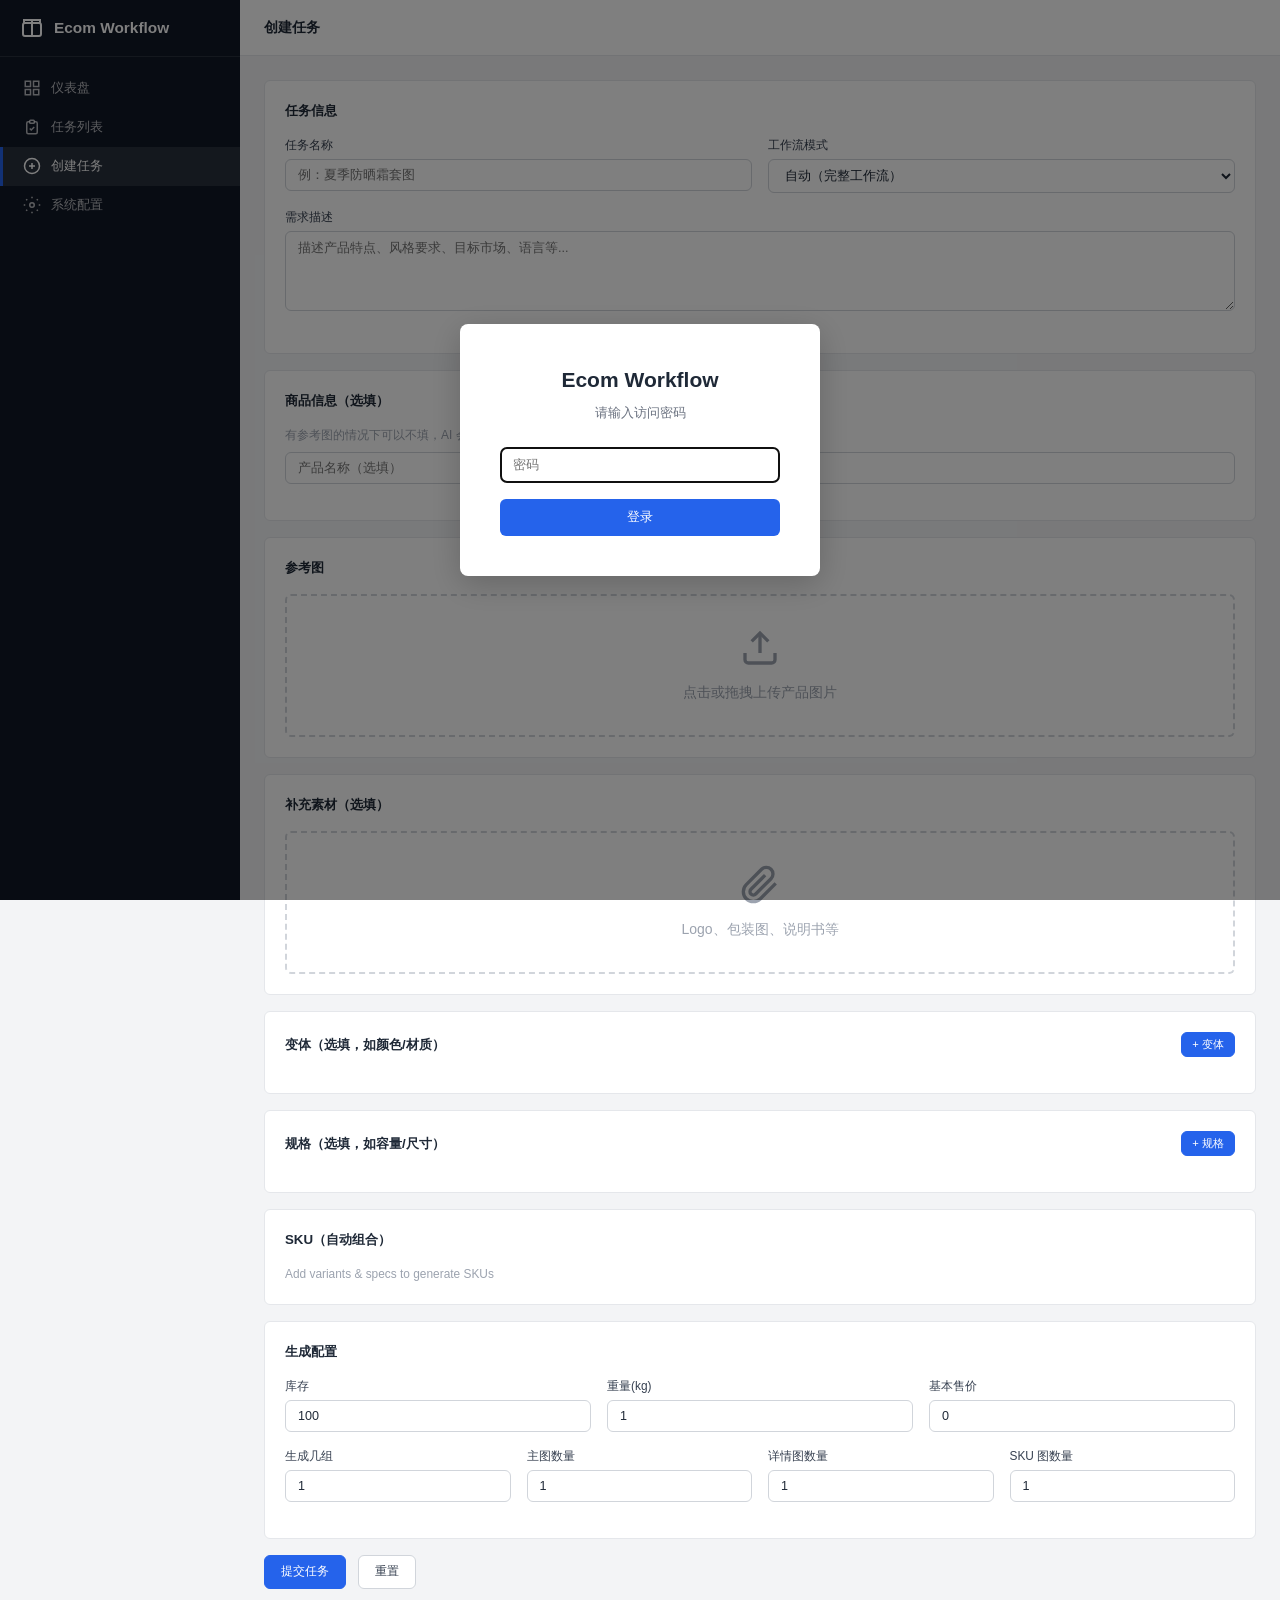
==== commit 21ddd015: "feat: stock/weight/price fields, Jushuitan Excel export" ====
--- a/create.html
+++ b/create.html
@@ -91,7 +91,21 @@
           </div>
           <div class="card">
             <div class="card-header"><span class="card-title">生成配置</span></div>
-            <div class="form-row-4">
+                      <div class="form-row-3" style="margin-top:12px">
+              <div class="form-group">
+                <label class="form-label" for="stock">库存</label>
+                <input class="form-input" id="stock" name="stock" type="number" min="0" value="100">
+              </div>
+              <div class="form-group">
+                <label class="form-label" for="weightKg">重量(kg)</label>
+                <input class="form-input" id="weightKg" name="weightKg" type="number" min="0" step="0.1" value="1">
+              </div>
+              <div class="form-group">
+                <label class="form-label" for="basePrice">基本售价</label>
+                <input class="form-input" id="basePrice" name="basePrice" type="number" min="0" step="0.01" value="0">
+              </div>
+            </div>
+          <div class="form-row-4">
               <div class="form-group">
                 <label class="form-label" for="batchCount">生成几组</label>
                 <input class="form-input" id="batchCount" name="batchCount" type="number" min="1" value="1">
